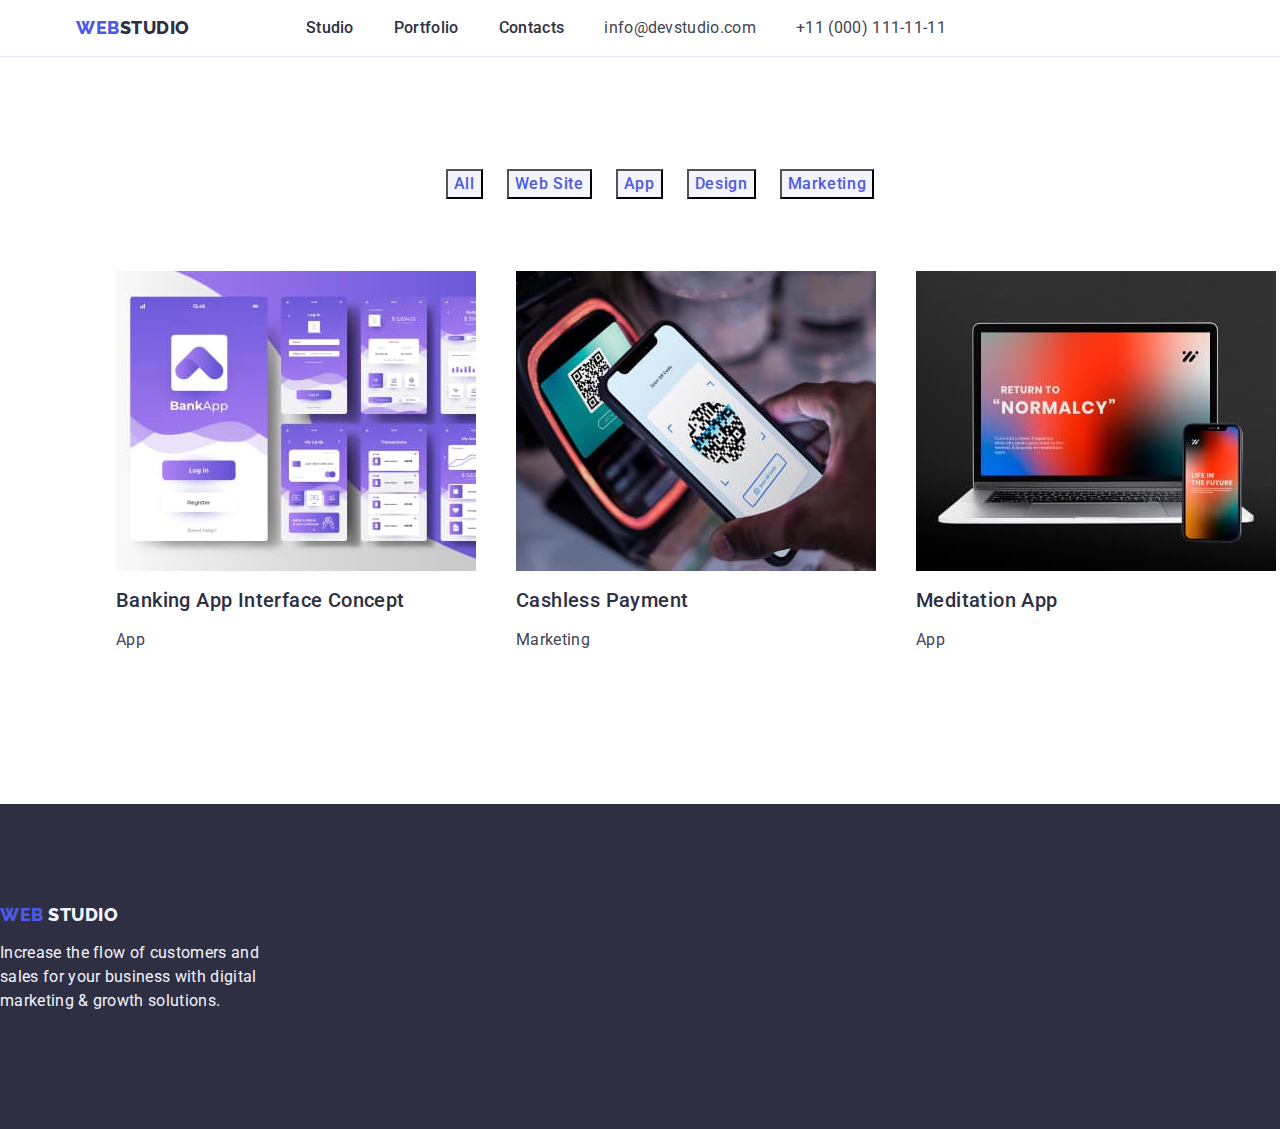
==== portfolio.html @ 14e6f3eb "corrected list" ====
<!DOCTYPE html>
<html lang="en">
  <head>
    <meta charset="UTF-8" />
    <meta name="viewport" content="width=device-width, initial-scale=1.0" />
    <title>Document</title>
    <link
      rel="stylesheet"
      href="https://cdnjs.cloudflare.com/ajax/libs/modern-normalize/1.0.0/modern-normalize.min.css"
    />
    <link rel="stylesheet" href="./css/styles.css" />
    <link rel="preconnect" href="https://fonts.googleapis.com" />
    <link rel="preconnect" href="https://fonts.gstatic.com" crossorigin />
    <link
      href="https://fonts.googleapis.com/css2?family=Raleway:wght@300&family=Roboto:wght@300&display=swap"
      rel="stylesheet"
    />
  </head>
  <body>
    <header class="portfolio-header">
      <div class="header-container container">
        <nav class="liststyle">
          <a href="./index.html" class="link-logo link">
            Web<span class="studio-logo">Studio</span>
          </a>
          <ul class="list">
            <li><a class="link-style link" href="./index.html">Studio</a></li>
            <li>
              <a class="link-style link" href="./portfolio.html">Portfolio</a>
            </li>
            <li><a class="link-style link" href="">Contacts</a></li>
          </ul>
        </nav>

        <address class="address-list">
          <ul class="list">
            <li>
              <a class="contact-color link" href="mailto:info@devstudio.com"
                >info@devstudio.com</a
              >
            </li>
            <li>
              <a class="contact-color link" href="tel:+110001111111"
                >+11 (000) 111-11-11</a
              >
            </li>
          </ul>
        </address>
      </div>
    </header>
    <main>
      <!-- section1 -->
      <section class="portfolio-section">
        <div class="container">
          <h1 class="visually-hidden">Hidden Title</h1>
          <ul class="list portfolio-list">
            <li>
              <button type="button" class="portfolio-btn">All</button>
            </li>
            <li>
              <button type="button" class="portfolio-btn">Web Site</button>
            </li>
            <li>
              <button type="button" class="portfolio-btn">App</button>
            </li>
            <li>
              <button type="button" class="portfolio-btn">Design</button>
            </li>
            <li>
              <button type="button" class="portfolio-btn">Marketing</button>
            </li>
          </ul>
          <ul class="list">
            <li>
              <a href="" class="link">
                <img
                  src="./images/portfolio-image1.jpg"
                  alt="portfolio image 1"
                  width="360"
                />
                <!-- reused section 2 header from the index.html -->
                <h2 class="section-two-header">
                  Banking App Interface Concept
                </h2>
                <p class="portfolio-paragraph">App</p>
              </a>
            </li>
            <li>
              <a href="" class="link">
                <img
                  src="./images/portfolio-image2.jpg"
                  alt="portfolio image 2"
                  width="360"
                />
                <!-- reused section 2 header from the index.html -->
                <h2 class="section-two-header">Cashless Payment</h2>
                <p class="portfolio-paragraph">Marketing</p>
              </a>
            </li>
            <li>
              <a href="" class="link">
                <img
                  src="./images/portfolio-image3.jpg"
                  alt="portfolio image 3"
                  width="360"
                />
                <!-- reused section 2 header from the index.html -->
                <h2 class="section-two-header">Meditation App</h2>
                <p class="portfolio-paragraph">App</p>
              </a>
            </li>
            <li>
              <a href="" class="link">
                <img
                  src="./images/portfolio-image4.jpg"
                  alt="portfolio image 4"
                  width="360"
                />
                <!-- reused section 2 header from the index.html -->
                <h2 class="section-two-header">Taxi Service</h2>
                <p class="portfolio-paragraph">Marketing</p>
              </a>
            </li>
            <li>
              <a href="" class="link">
                <img
                  src="./images/portfolio-image5.jpg"
                  alt="portfolio image 5"
                  width="360"
                />
                <!-- reused section 2 header from the index.html -->
                <h2 class="section-two-header">Screen Illustrations</h2>
                <p class="portfolio-paragraph">Design</p>
              </a>
            </li>
            <li>
              <a href="" class="link">
                <img
                  src="./images/portfolio-image6.jpg"
                  alt="portfolio image 6"
                  width="360"
                />
                <!-- reused section 2 header from the index.html -->
                <h2 class="section-two-header">Online Courses</h2>
                <p class="portfolio-paragraph">Marketing</p>
              </a>
            </li>
            <li>
              <a href="" class="link">
                <img
                  src="./images/portfolio-image7.jpg"
                  alt="portfolio image 7"
                  width="360"
                />
                <!-- reused section 2 header from the index.html -->
                <h2 class="section-two-header">Instagram Stories Concept</h2>
                <p class="portfolio-paragraph">Design</p>
              </a>
            </li>
            <li>
              <a href="" class="link">
                <img
                  src="./images/portfolio-image8.jpg"
                  alt="portfolio image 8"
                  width="360"
                />
                <!-- reused section 2 header from the index.html -->
                <h2 class="section-two-header">Organic Food</h2>
                <p class="portfolio-paragraph">Web Site</p>
              </a>
            </li>
            <li>
              <a href="" class="link">
                <img
                  src="./images/portfolio-image9.jpg"
                  alt="portfolio image 9"
                  width="360"
                />
                <!-- reused section 2 header from the index.html -->
                <h2 class="section-two-header">Fresh Coffee</h2>
                <p class="portfolio-paragraph">Web Site</p>
              </a>
            </li>
          </ul>
        </div>
      </section>
    </main>
    <!-- footer -->
    <footer class="page-footer">
      <a href="./index.html" class="link-logo link">
        Web
        <span class="studio-footer-logo">Studio </span>
      </a>
      <p class="footer-paragraph">
        Increase the flow of customers and sales for your business with digital
        marketing & growth solutions.
      </p>
    </footer>
  </body>
</html>
---- css/styles.css ----
:root {
  --main-bg-color: #ffffff;
  --text-color: #404bbf;
}

/* start of header classes */
body {
  font-family: 'Roboto', sans-serif;
  color: #434455;
  background-color: #ffffff;
}

.link-logo {
  font-family: 'Raleway', sans-serif;
  font-weight: 800;
  font-size: 18px;
  line-height: 1.17;
  letter-spacing: 0.03em;
  text-transform: uppercase;
  color: #4d5ae5;
}

.link {
  text-decoration: none;
}

.studio-logo {
  color: #2e2f42;
}

.list {
  list-style: none;
}

.link-style {
  font-weight: 500;
  line-height: 1.5;
  letter-spacing: 0.02em;
  color: #2e2f42;
}

.link-style:hover {
  color: #404bbf;
}

.link-style:focus {
  color: #404bbf;
}

.address-list {
  font-style: normal;
}

.contact-color {
  line-height: 1.5;
  letter-spacing: 0.02em;
  color: #434455;
}

.contact-color:hover {
  color: #404bbf;
}

.contact-color:focus {
  color: #404bbf;
}

/*  end of header classes  */

/* start of section 1 classes */

.section-title {
  background-color: #2e2f42;
}

.header-title {
  font-size: 56px;
  line-height: 1.07;
  text-align: center;
  letter-spacing: 0.02em;
  color: #ffffff;
}

.btn {
  background-color: #4d5ae5;
  font-family: 'Roboto', sans-serif;
  font-weight: 500;
  font-size: 16px;
  line-height: 1.5;
  letter-spacing: 0.04em;
  color: #ffffff;
}

.btn:hover {
  background-color: #404bbf;
}

.btn:focus {
  background-color: #404bbf;
}

.btn {
  cursor: pointer;
}
/* end of section 1 classes */

/* start of section 2 classes */

.section-two-header {
  font-weight: 500;
  font-size: 20px;
  line-height: 1.2;
  letter-spacing: 0.02em;
  color: #2e2f42;
}

.section-two-paragraph {
  line-height: 1.5;
  letter-spacing: 0.02em;
  color: #434455;
}
/* end of section 2 classes */

/* start of section 3 classes */

.section-three-header {
  font-size: 36px;
  line-height: 1.11;
  text-align: center;
  text-transform: capitalize;
  color: #2e2f42;
}

/* end of section 3 classes */

/* start of section 4 classes */

.section-four {
  background-color: #f4f4fd;
}

.section-four-header {
  font-size: 36px;
  line-height: 1.11;
  text-align: center;
  letter-spacing: 0.02em;
  text-transform: capitalize;
  color: #2e2f42;
}

.section-four-list {
  background-color: #ffffff;
}
/* end of section 4 classes */

/* start of footer */

.page-footer {
  background-color: #2e2f42;
}

.studio-footer-logo {
  color: #f4f4fd;
}

.footer-paragraph {
  line-height: 1.5;
  color: #f4f4fd;
  letter-spacing: 0.02em;
}

/* end of footer classes */

/* start of portfolio classes */

.portfolio-btn {
  font-family: 'Roboto', sans-serif;
  font-weight: 500;
  font-size: 16px;
  line-height: 1.5;
  letter-spacing: 0.04em;
  color: #4d5ae5;
  background-color: #f4f4fd;
}

.portfolio-btn:hover {
  color: #ffffff;
  background-color: #404bbf;
}

.portfolio-btn:focus {
  color: #ffffff;
  background-color: #404bbf;
}

.portfolio-btn {
  cursor: pointer;
}

.section-two-header {
  font-weight: 500;
  font-size: 20px;
  line-height: 1.2;
  letter-spacing: 0.02em;
  color: #2e2f42;
}

.portfolio-paragraph {
  font-size: 16px;
  line-height: 1.5;
  letter-spacing: 0.02em;
  color: #434455;
}

/* end of portfolio classes */

/* start of homework 3 positioning */

img {
  display: block;
}

/* start of header positioning */

.index-header {
  border-bottom: 1px solid #e7e9fc;
}

.header-container {
  display: flex;
}

.container {
  width: 1158px;
  margin: 0 auto;
  padding: 0 15px 0 15px;
}

.liststyle {
  display: flex;
  align-items: center;
}

.link-logo {
  margin-right: 76px;
}

.list {
  display: flex;
  gap: 40px;
}

.link-style {
  padding: 24px 0 24px;
  gap: 40px;
}
/* end of header positioning */

/* start of section 1 positioning */

.section-title {
  padding: 188px 0 188px;
}

.header-title {
  max-width: 496px;
}

.btn {
  display: block;
  min-width: 169px;
  height: 56px;
  border: none;
  border-radius: 4px;
}

/* end of section 1 positioning */

/* start of section 2 positioning */

.section-two-title {
  padding: 120px 0 120px;
}

.visually-hidden {
  position: absolute;
  width: 1px;
  height: 1px;
  margin: -1px;
  border: 0;
  padding: 0;

  white-space: nowrap;
  clip-path: inset(100%);
  clip: rect(0 0 0 0);
  overflow: hidden;
}

.section-two-list {
  gap: 24px;
}

.list-card {
  width: calc((100% - 72px) / 4);
}

.section-two-header {
  margin-bottom: 8px;
}

/* end for section 2 positioning */

/* start of section 3 positioning */

.section-three-title {
  padding-bottom: 120px;
}

.section-three-header {
  margin-bottom: 72px;
}

.list-third {
  display: flex;
  gap: 24px;
}

/* end of section 3 positioning */

/* start of section 4 positioning */

.section-four {
  padding: 120px 0 120px;
}

.section-four-header {
  margin-bottom: 72px;
}

.list-four {
  gap: 24px;
}

.section-four-list {
  border-radius: 0px 0px 4px 4px;
}

.container-four {
  padding: 32px 0 32px;
}

.header-section {
  text-align: center;
}

.section-four-paragraph {
  text-align: center;
}

/* end of section 4 positioning */

/* start of footer positioning */

.page-footer {
  padding: 100px 0 100px;
}

.footer-link {
  display: inline-block;
  margin-bottom: 16px;
}

.footer-paragraph {
  max-width: 264px;
}

/* end of footer positioning */

/* start of porfolio header positioning */

.portfolio-header {
  border-bottom: 1px solid #e7e9fc;
}

.header-container {
  display: flex;
}

/* end of portfolio herader positioning */

/* start of portfolio main page  positioning*/

.portfolio-section {
  padding: 96px 0 120px 0;
}

.portfolio-list {
  justify-content: center;
  gap: 24px;
  margin-bottom: 72px;
}
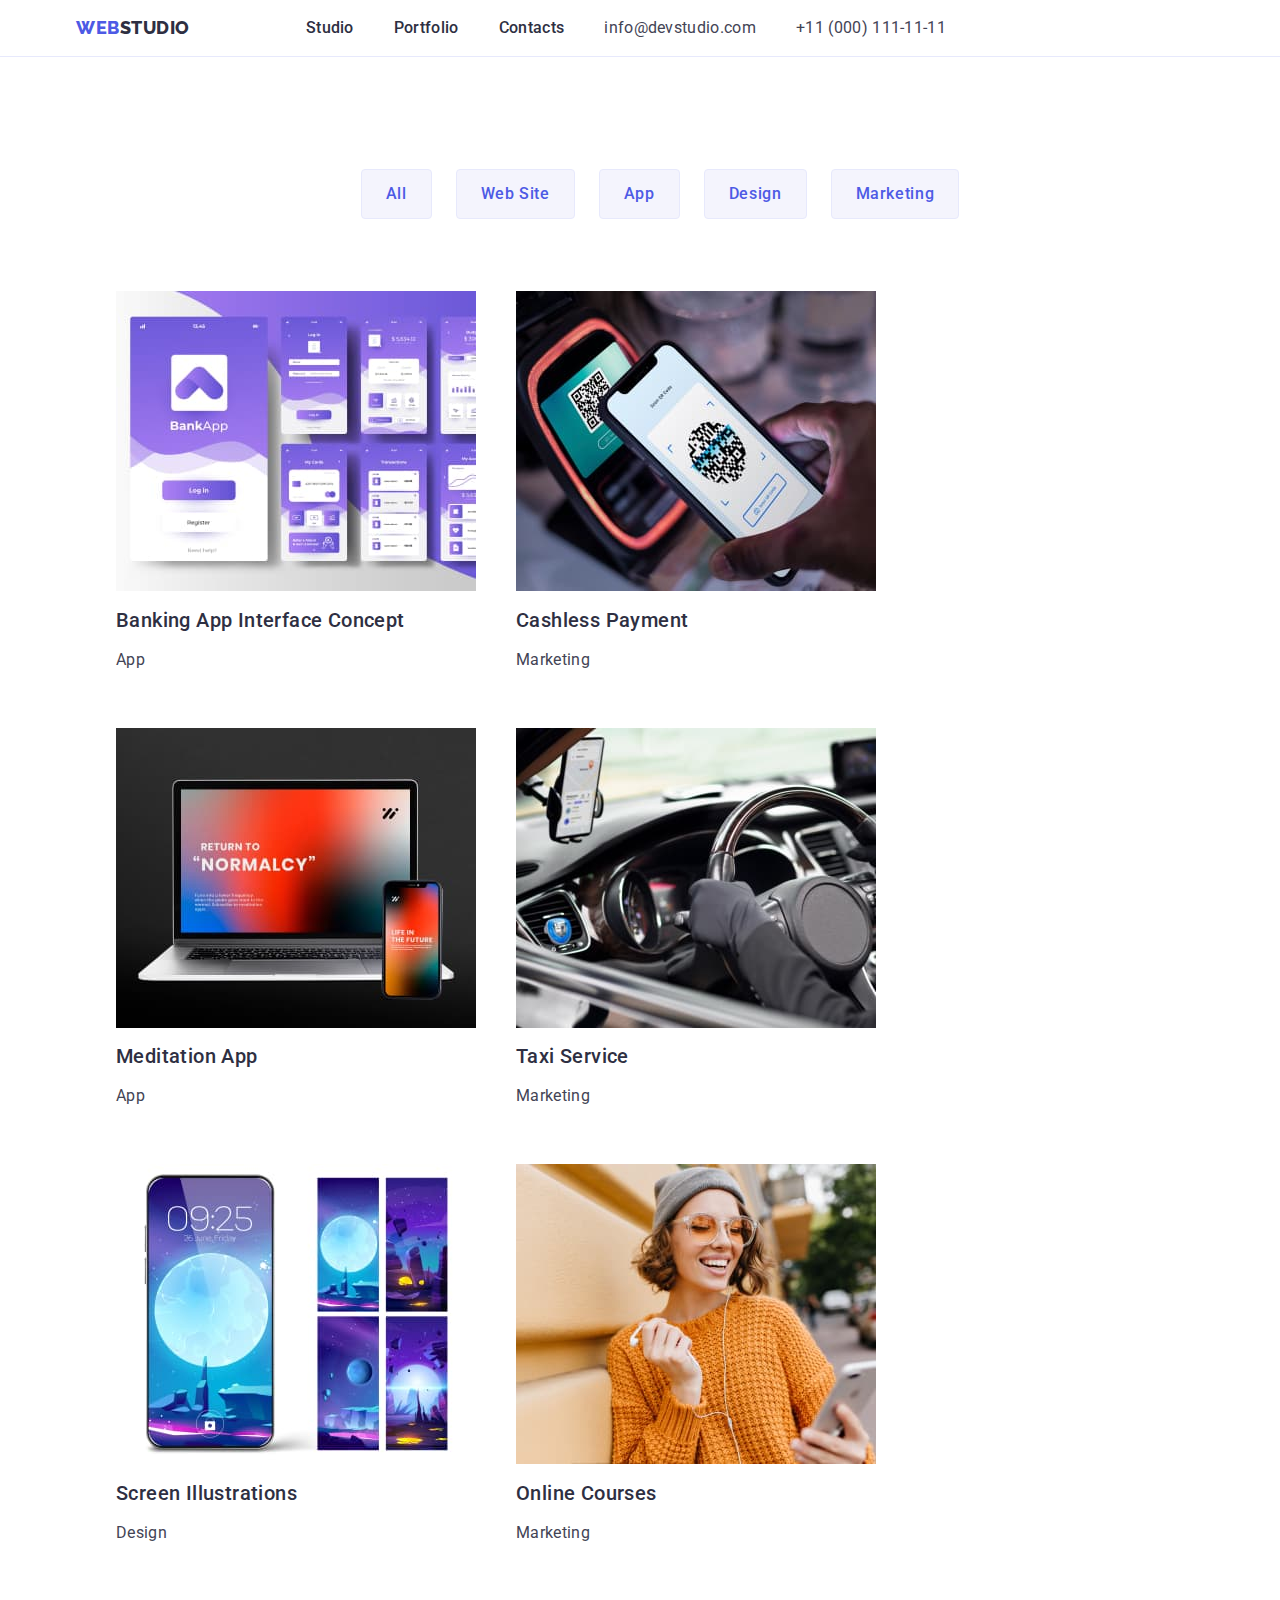
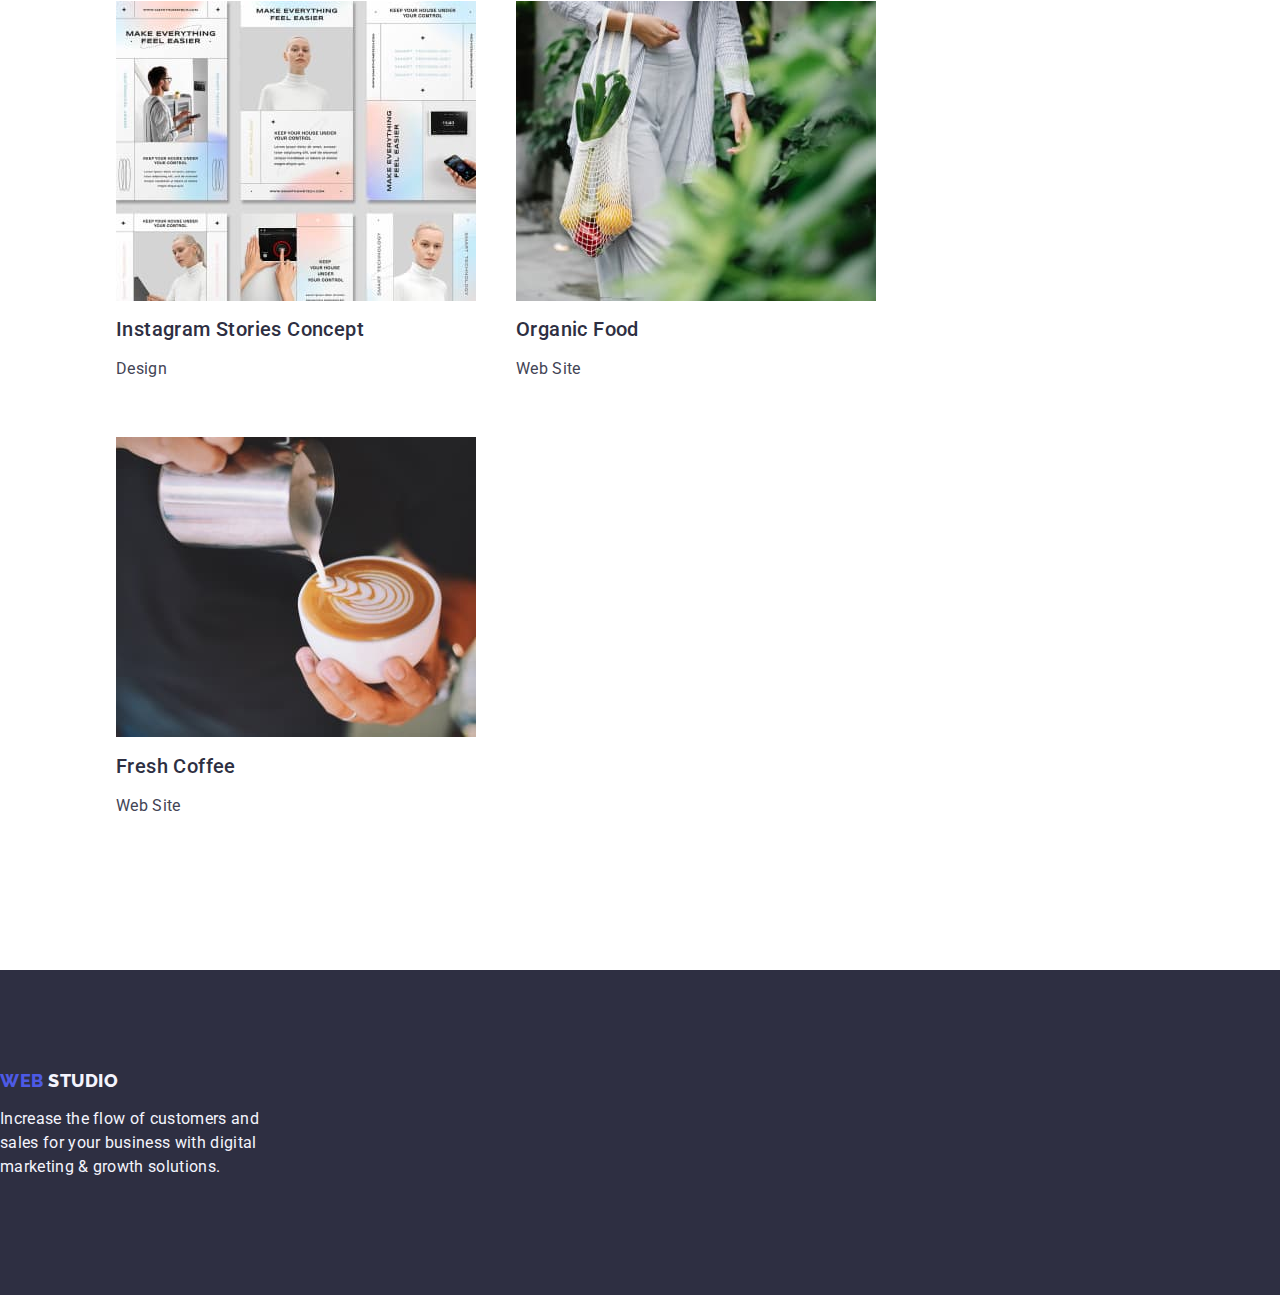
==== commit 9ada2aba: "test" ====
--- a/portfolio.html
+++ b/portfolio.html
@@ -70,8 +70,8 @@
               <button type="button" class="portfolio-btn">Marketing</button>
             </li>
           </ul>
-          <ul class="list">
-            <li>
+          <ul class="list portfolio-second-list">
+            <li class="portfolio-images-list">
               <a href="" class="link">
                 <img
                   src="./images/portfolio-image1.jpg"
--- a/css/styles.css
+++ b/css/styles.css
@@ -399,3 +399,23 @@
   gap: 24px;
   margin-bottom: 72px;
 }
+
+.portfolio-btn {
+  padding: 12px 24px 12px;
+  border: 1px solid #e7e9fc;
+  border-radius: 4px;
+}
+
+.portfolio-btn:hover {
+  border: 1px solid transparent;
+}
+
+.portfolio-btn:focus {
+  border: 1px solid transparent;
+}
+
+.portfolio-second-list {
+  flex-wrap: wrap;
+  column-gap: 24;
+  row-gap: 48;
+}
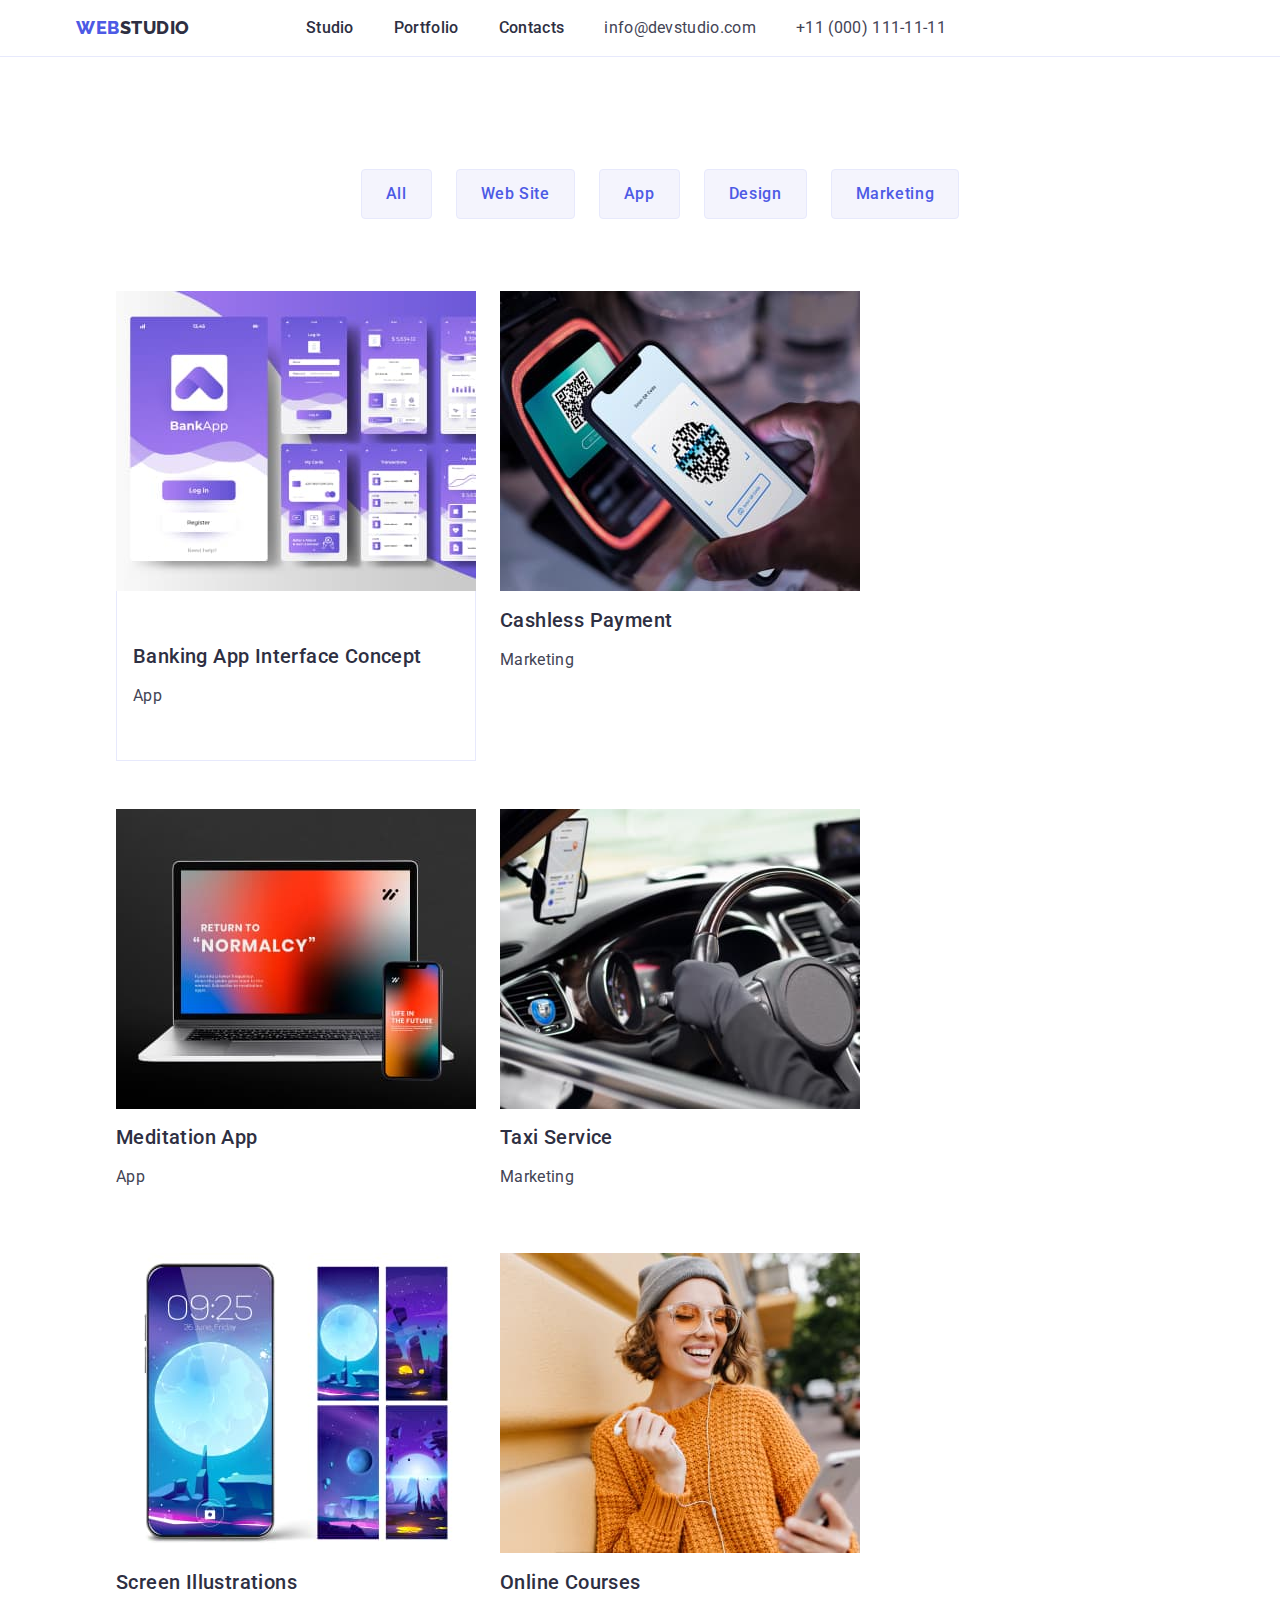
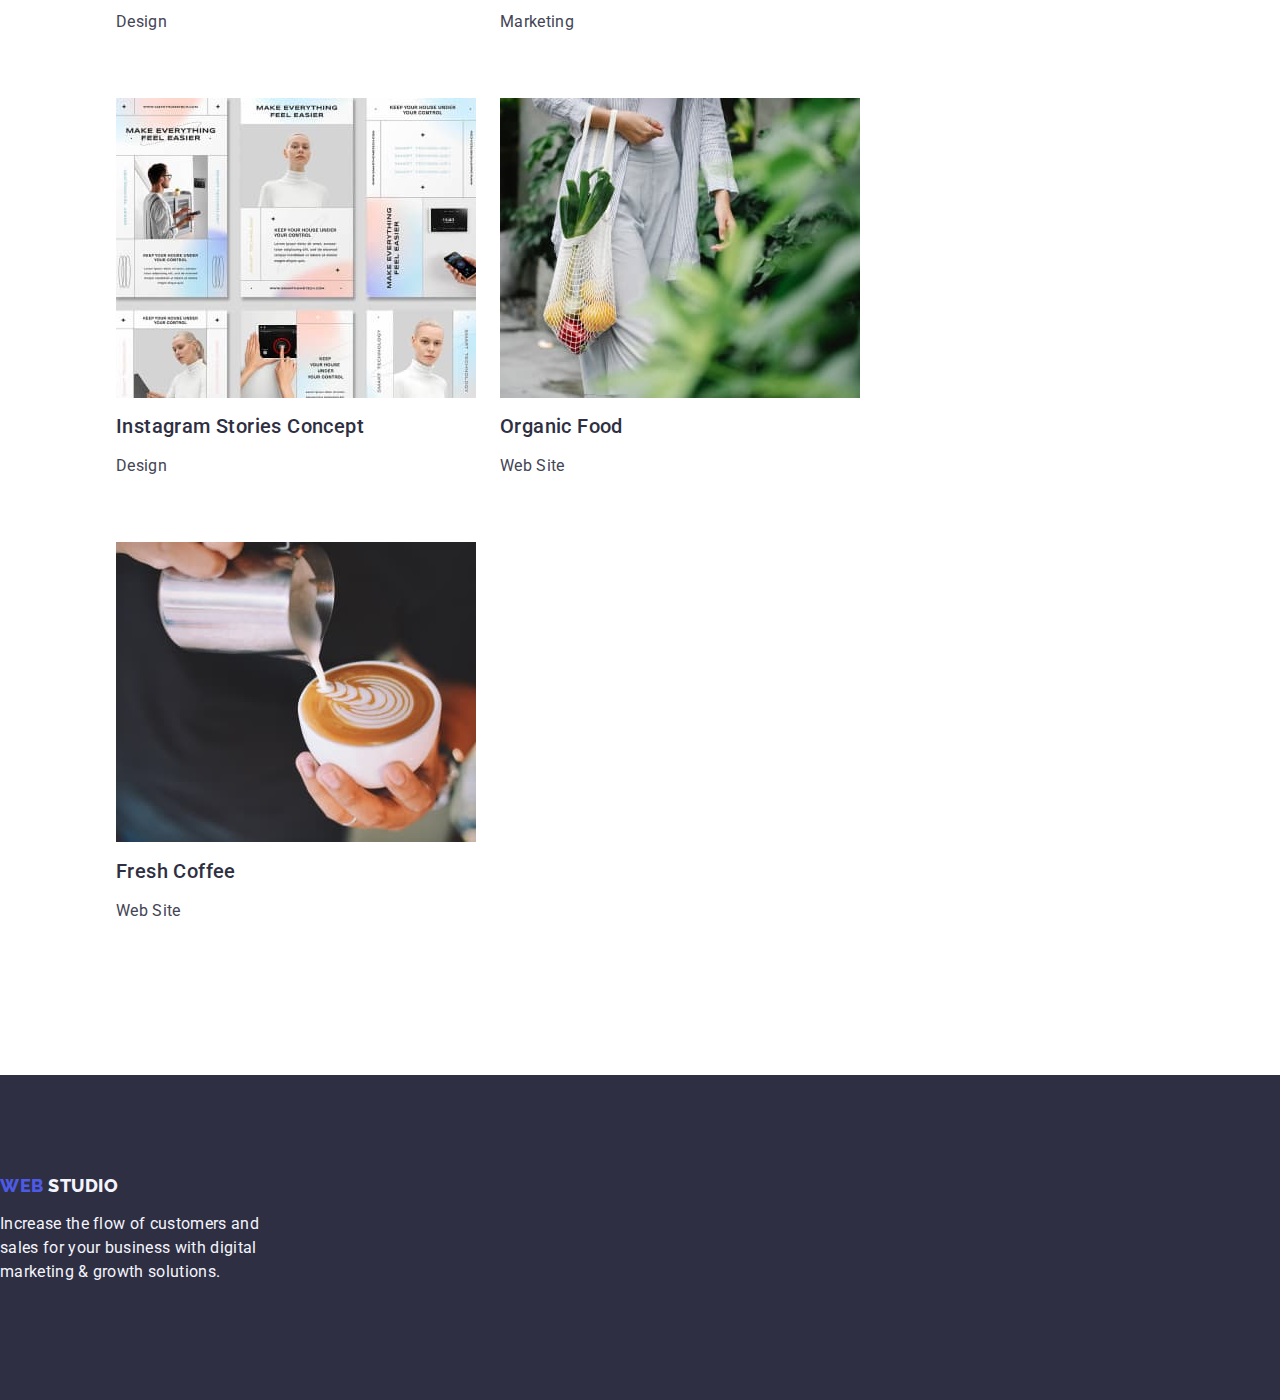
==== commit 4f997910: "test" ====
--- a/portfolio.html
+++ b/portfolio.html
@@ -71,18 +71,20 @@
             </li>
           </ul>
           <ul class="list portfolio-second-list">
-            <li class="portfolio-images-list">
+            <li>
               <a href="" class="link">
                 <img
                   src="./images/portfolio-image1.jpg"
                   alt="portfolio image 1"
                   width="360"
                 />
-                <!-- reused section 2 header from the index.html -->
-                <h2 class="section-two-header">
-                  Banking App Interface Concept
-                </h2>
-                <p class="portfolio-paragraph">App</p>
+                <div class="portfolio-container">
+                  <!-- reused section 2 header from the index.html -->
+                  <h2 class="section-two-header">
+                    Banking App Interface Concept
+                  </h2>
+                  <p class="portfolio-paragraph">App</p>
+                </div>
               </a>
             </li>
             <li>
--- a/css/styles.css
+++ b/css/styles.css
@@ -416,6 +416,12 @@
 
 .portfolio-second-list {
   flex-wrap: wrap;
-  column-gap: 24;
-  row-gap: 48;
-}
+  column-gap: 24px;
+  row-gap: 48px;
+}
+
+.portfolio-container {
+  padding: 36px 16px;
+  border: 1px solid #e7e9fc;
+  border-top: none;
+}
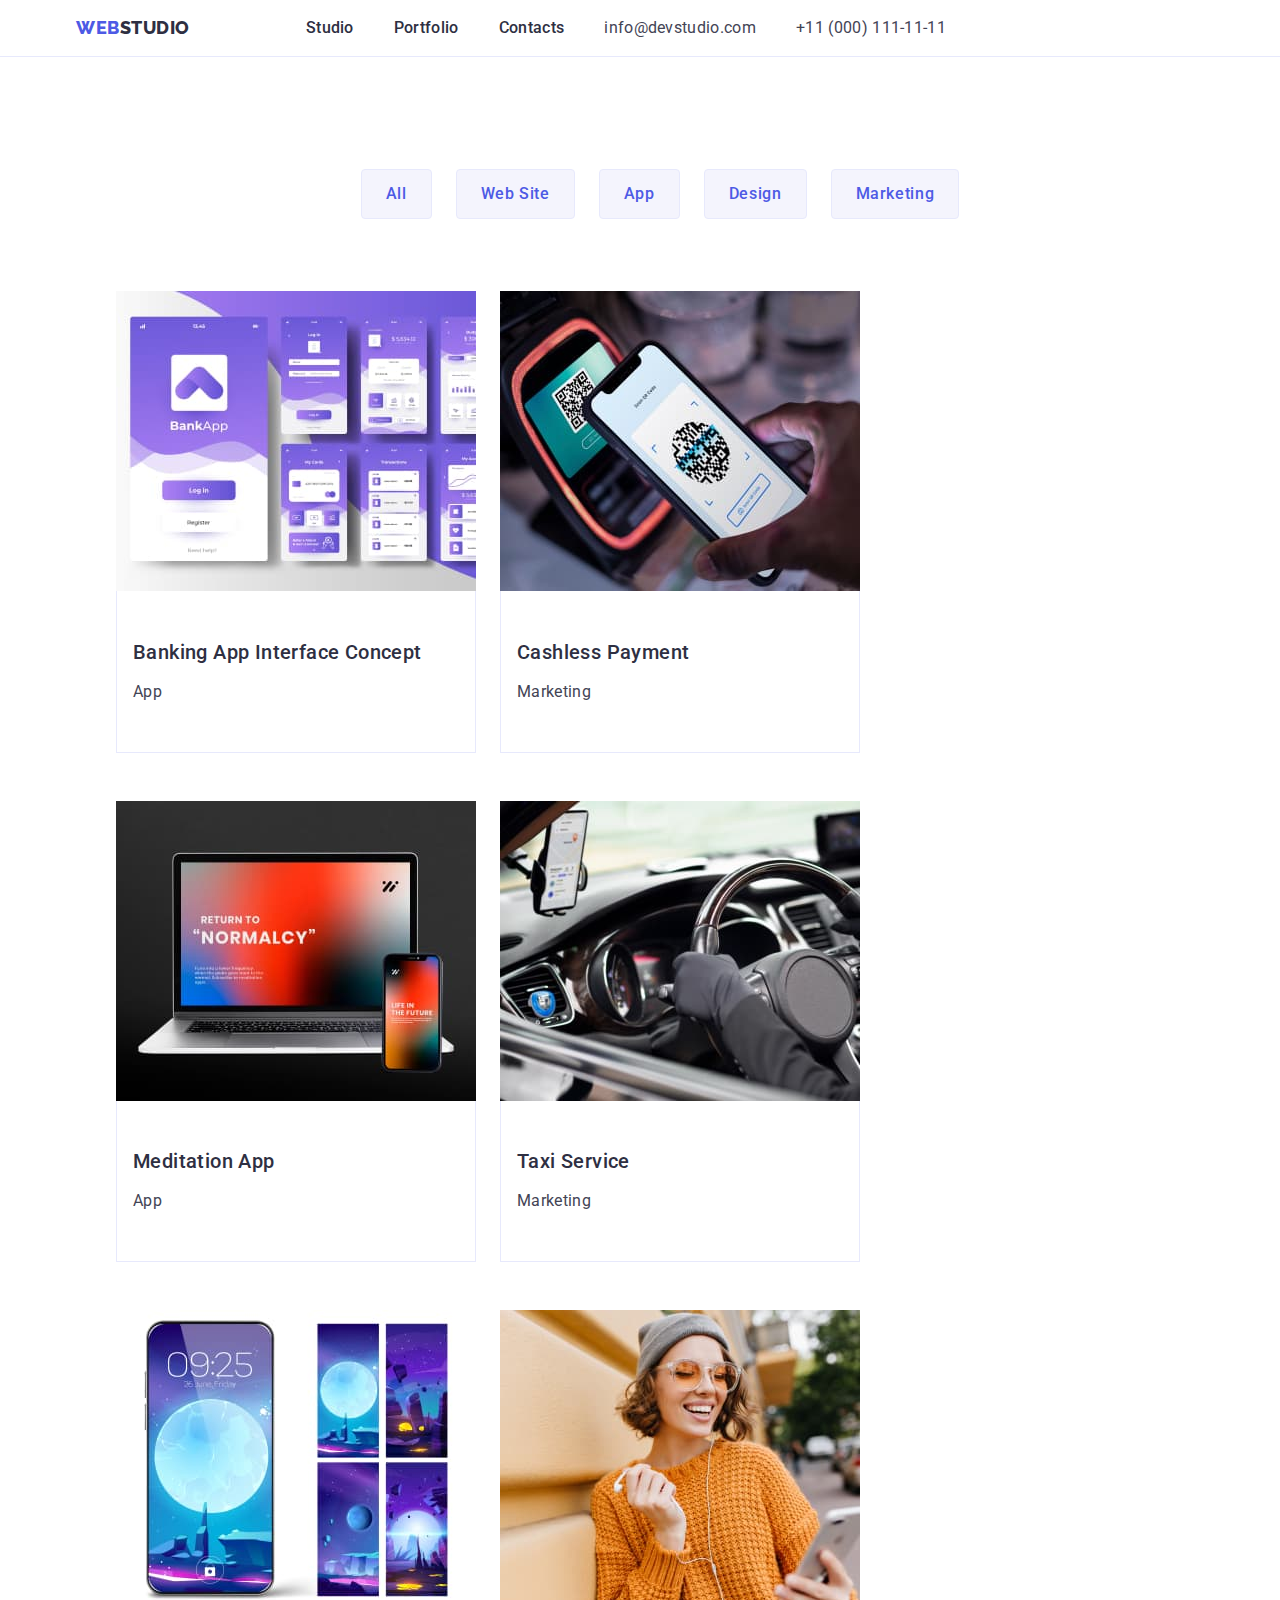
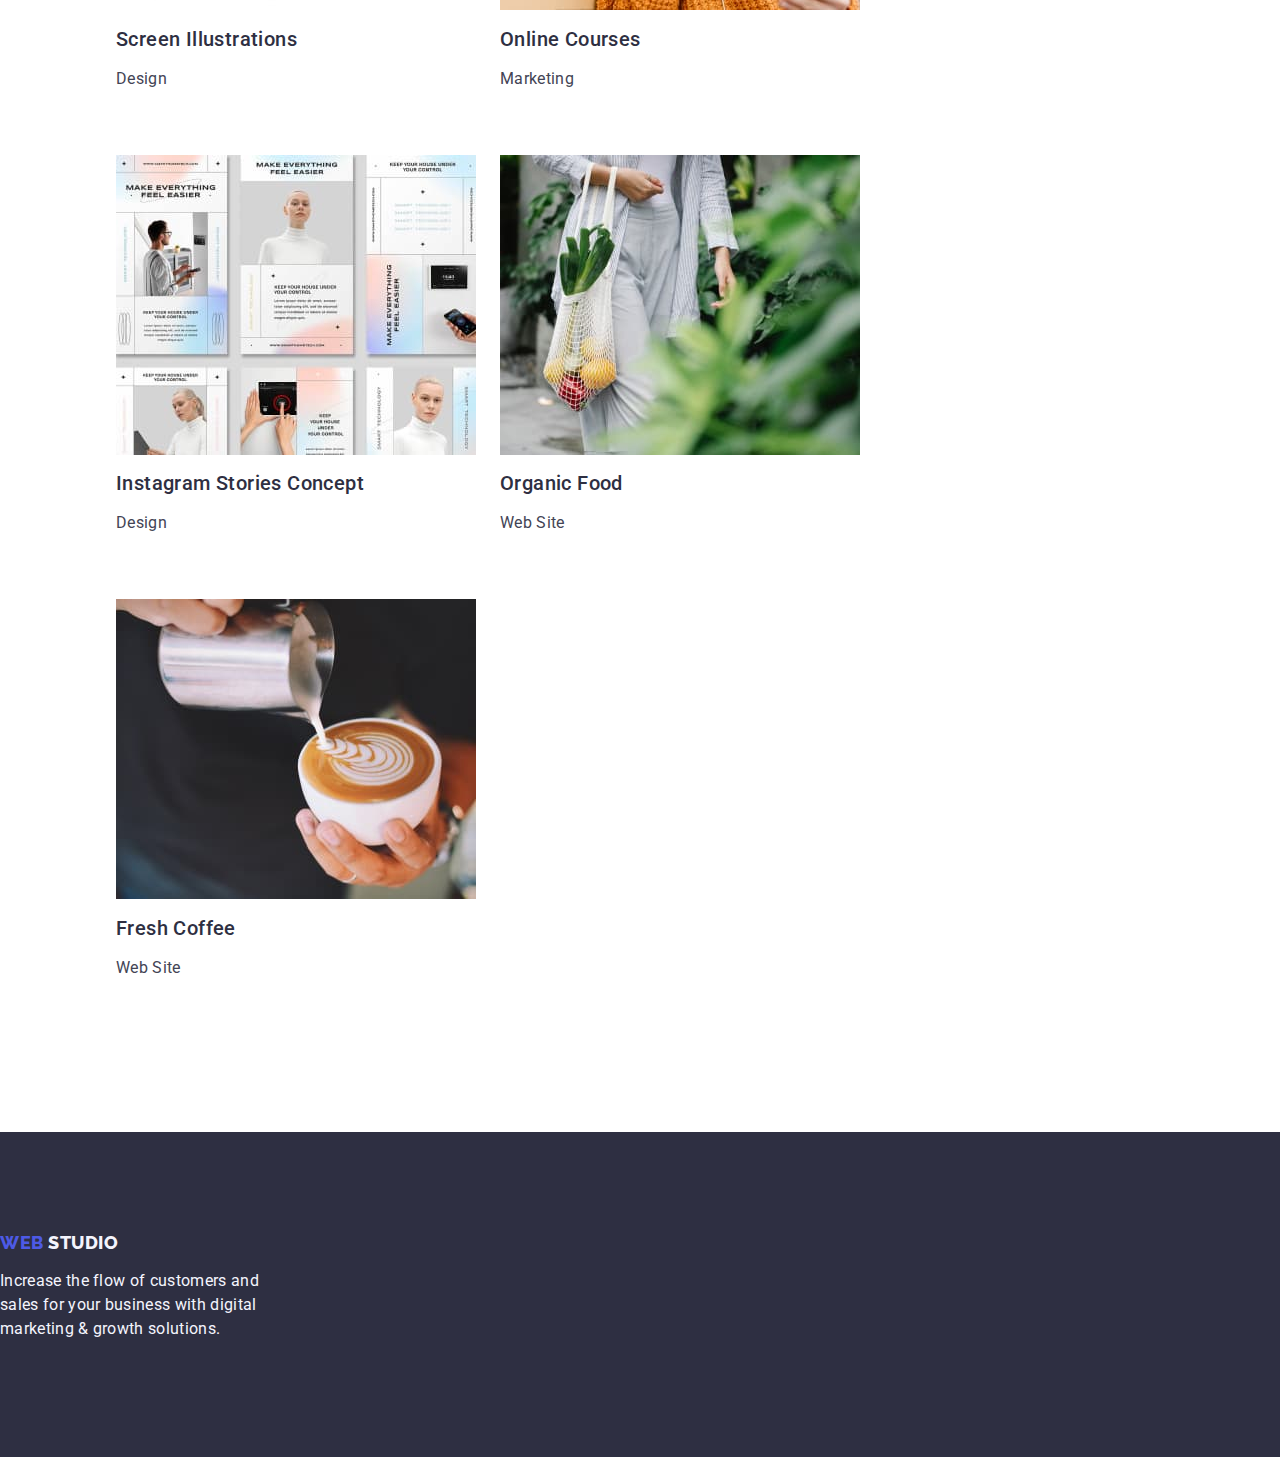
==== commit 80e9c1be: "test" ====
--- a/portfolio.html
+++ b/portfolio.html
@@ -71,7 +71,7 @@
             </li>
           </ul>
           <ul class="list portfolio-second-list">
-            <li>
+            <li class="portfolio-second-list">
               <a href="" class="link">
                 <img
                   src="./images/portfolio-image1.jpg"
@@ -87,40 +87,46 @@
                 </div>
               </a>
             </li>
-            <li>
+            <li class="portfolio-second-list">
               <a href="" class="link">
                 <img
                   src="./images/portfolio-image2.jpg"
                   alt="portfolio image 2"
                   width="360"
                 />
-                <!-- reused section 2 header from the index.html -->
-                <h2 class="section-two-header">Cashless Payment</h2>
-                <p class="portfolio-paragraph">Marketing</p>
-              </a>
-            </li>
-            <li>
+                <div class="portfolio-container">
+                  <!-- reused section 2 header from the index.html -->
+                  <h2 class="section-two-header">Cashless Payment</h2>
+                  <p class="portfolio-paragraph">Marketing</p>
+                </div>
+              </a>
+            </li>
+            <li classs="portfolio-second-list">
               <a href="" class="link">
                 <img
                   src="./images/portfolio-image3.jpg"
                   alt="portfolio image 3"
                   width="360"
                 />
-                <!-- reused section 2 header from the index.html -->
-                <h2 class="section-two-header">Meditation App</h2>
-                <p class="portfolio-paragraph">App</p>
-              </a>
-            </li>
-            <li>
+                <div class="portfolio-container">
+                  <!-- reused section 2 header from the index.html -->
+                  <h2 class="section-two-header">Meditation App</h2>
+                  <p class="portfolio-paragraph">App</p>
+                </div>
+              </a>
+            </li>
+            <li classs="portfolio-second-list">
               <a href="" class="link">
                 <img
                   src="./images/portfolio-image4.jpg"
                   alt="portfolio image 4"
                   width="360"
                 />
-                <!-- reused section 2 header from the index.html -->
-                <h2 class="section-two-header">Taxi Service</h2>
-                <p class="portfolio-paragraph">Marketing</p>
+                <div class="portfolio-container">
+                  <!-- reused section 2 header from the index.html -->
+                  <h2 class="section-two-header">Taxi Service</h2>
+                  <p class="portfolio-paragraph">Marketing</p>
+                </div>
               </a>
             </li>
             <li>
--- a/css/styles.css
+++ b/css/styles.css
@@ -421,7 +421,7 @@
 }
 
 .portfolio-container {
-  padding: 36px 16px;
+  padding: 32px 16px;
   border: 1px solid #e7e9fc;
   border-top: none;
 }
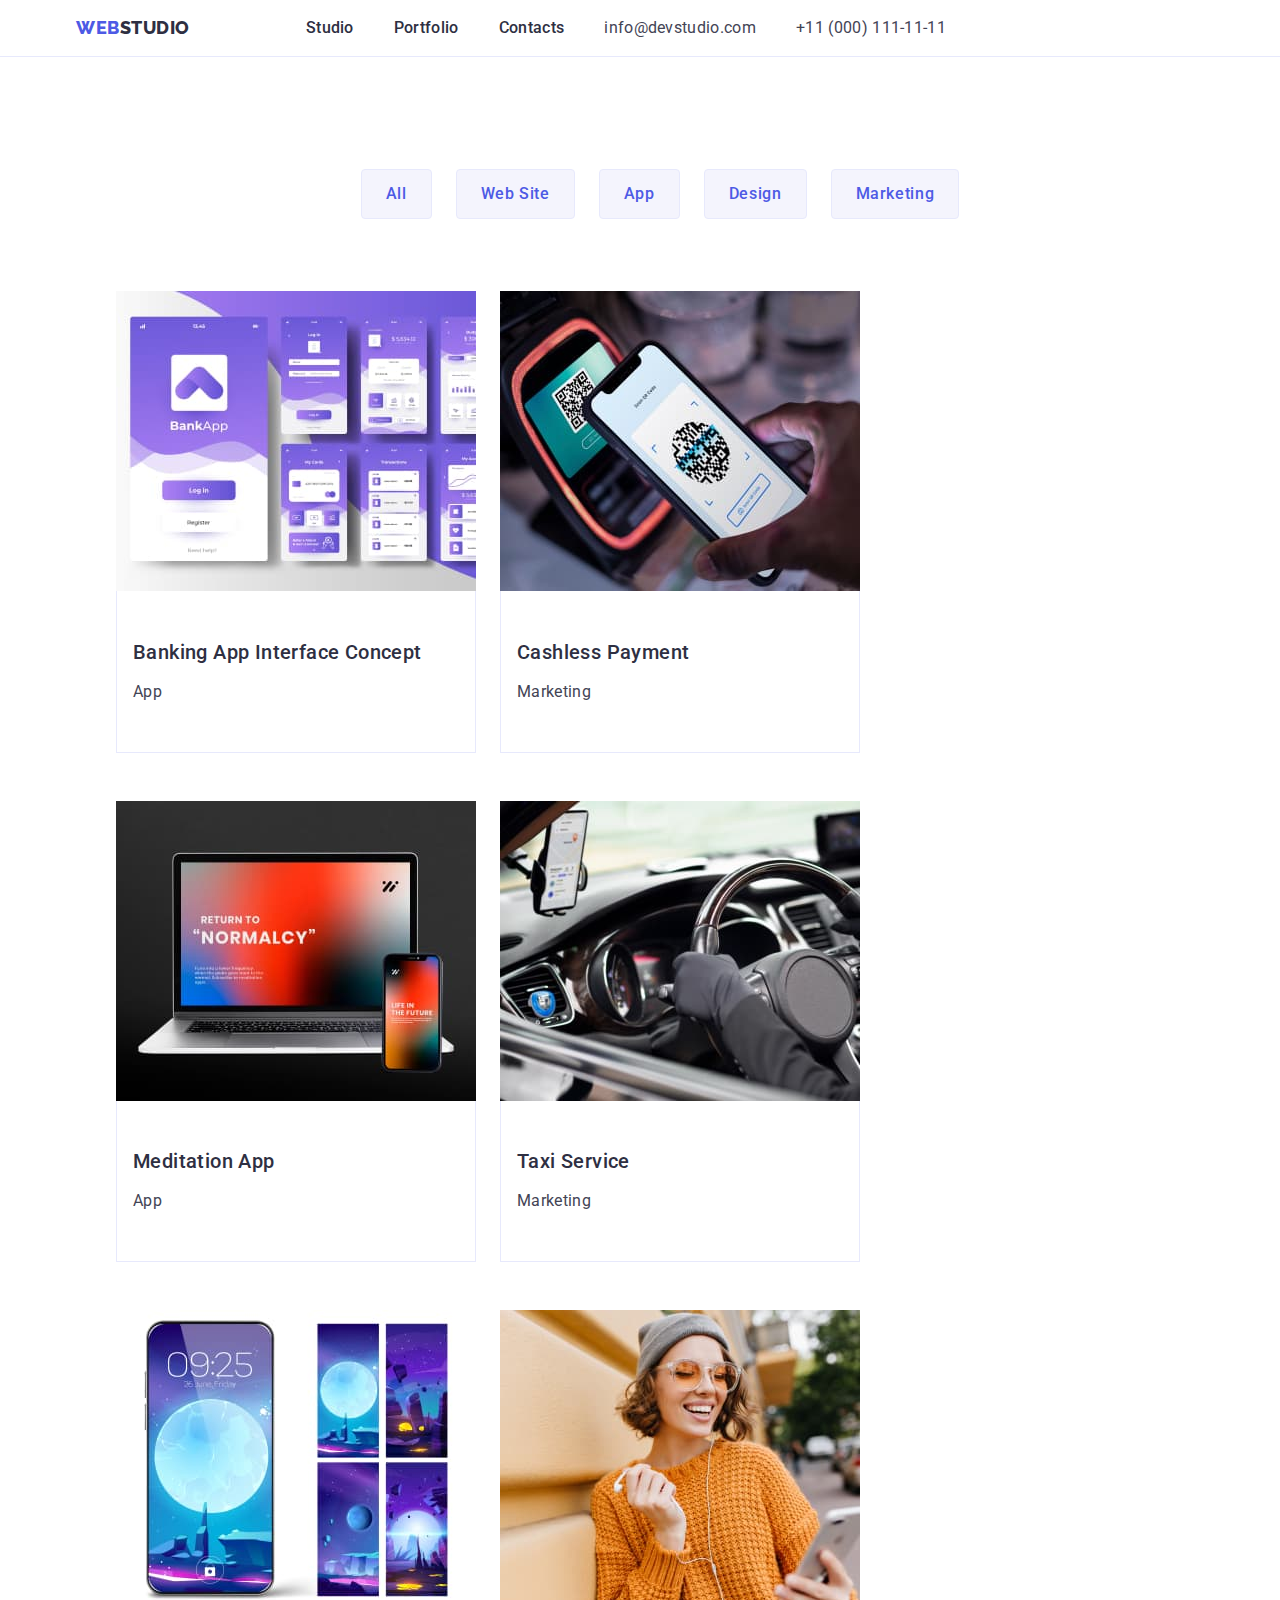
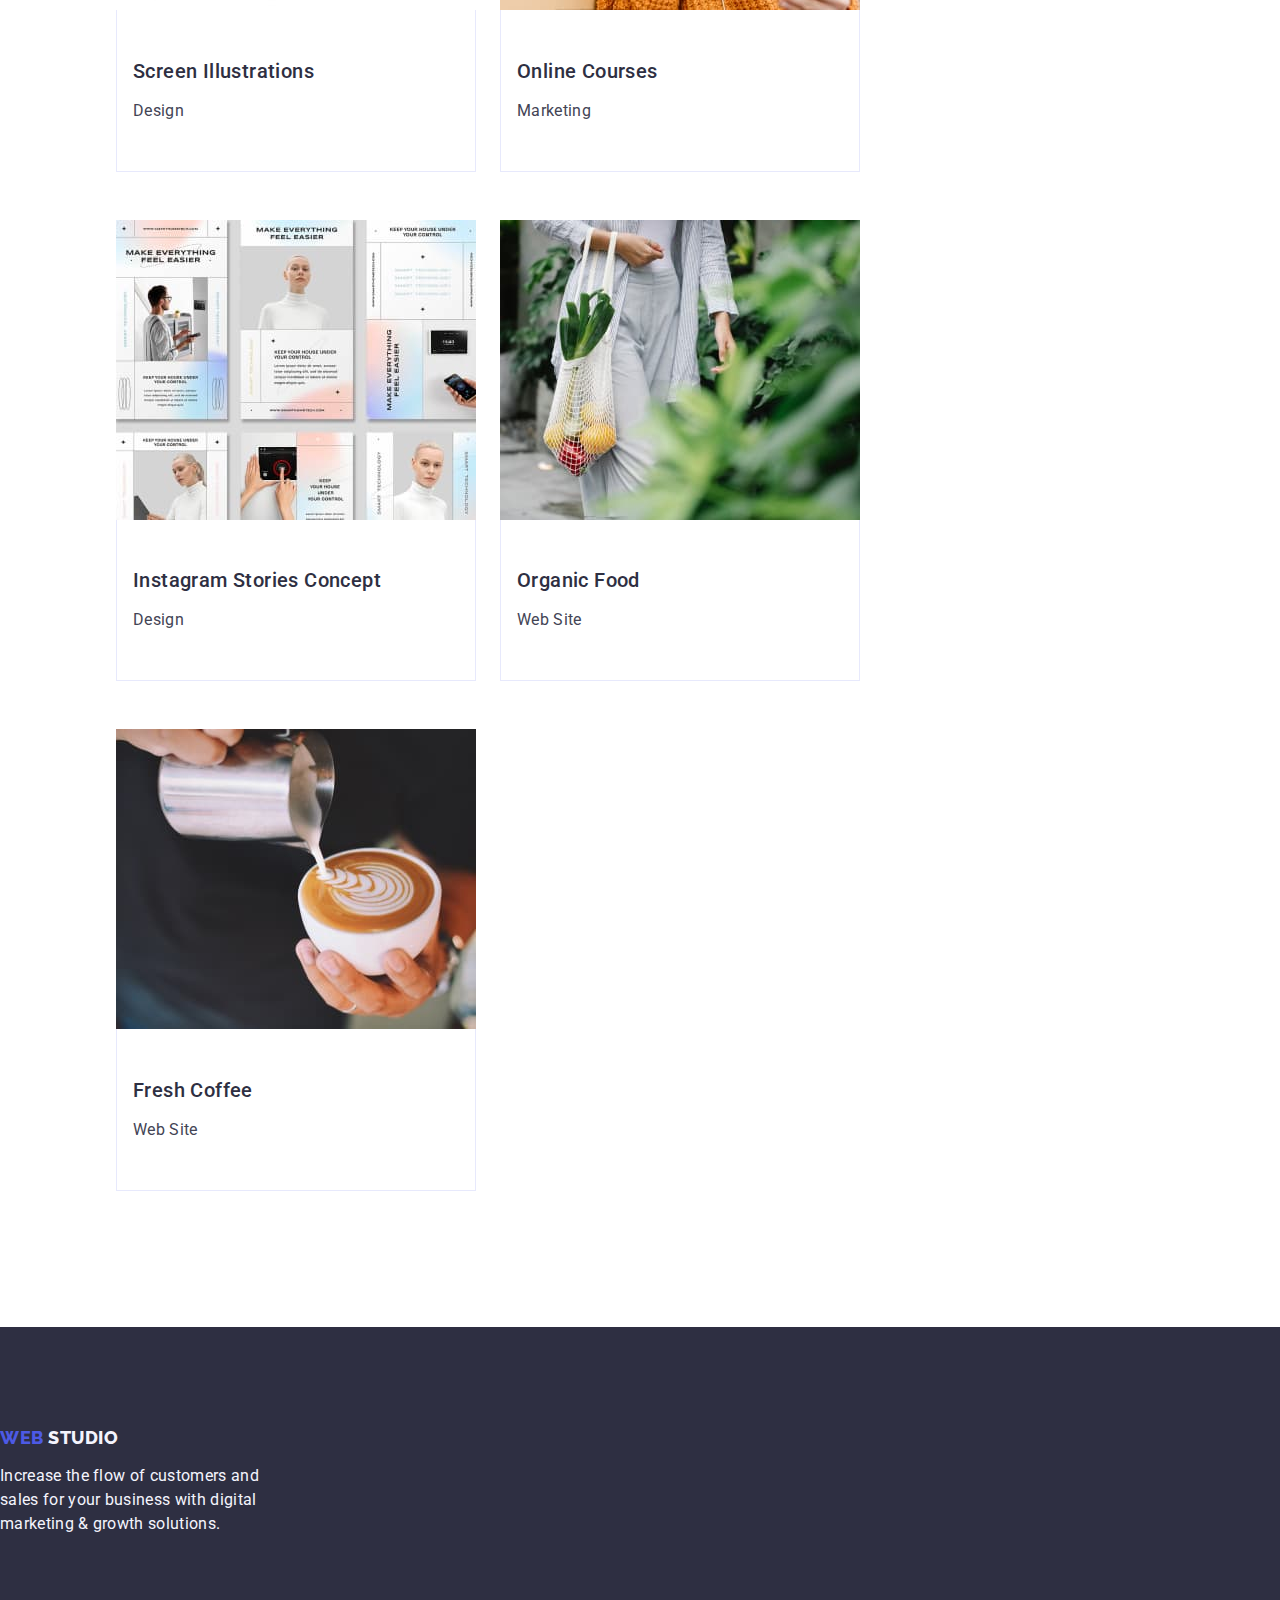
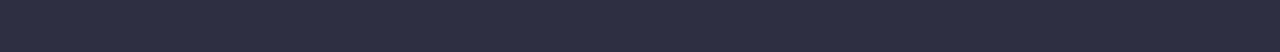
==== commit 7fa0d7cc: "test" ====
--- a/portfolio.html
+++ b/portfolio.html
@@ -101,7 +101,7 @@
                 </div>
               </a>
             </li>
-            <li classs="portfolio-second-list">
+            <li class="portfolio-second-list">
               <a href="" class="link">
                 <img
                   src="./images/portfolio-image3.jpg"
@@ -115,7 +115,7 @@
                 </div>
               </a>
             </li>
-            <li classs="portfolio-second-list">
+            <li class="portfolio-second-list">
               <a href="" class="link">
                 <img
                   src="./images/portfolio-image4.jpg"
@@ -129,64 +129,74 @@
                 </div>
               </a>
             </li>
-            <li>
+            <li class="portfolio-second-list">
               <a href="" class="link">
                 <img
                   src="./images/portfolio-image5.jpg"
                   alt="portfolio image 5"
                   width="360"
                 />
-                <!-- reused section 2 header from the index.html -->
-                <h2 class="section-two-header">Screen Illustrations</h2>
-                <p class="portfolio-paragraph">Design</p>
-              </a>
-            </li>
-            <li>
+                <div class="portfolio-container">
+                  <!-- reused section 2 header from the index.html -->
+                  <h2 class="section-two-header">Screen Illustrations</h2>
+                  <p class="portfolio-paragraph">Design</p>
+                </div>
+              </a>
+            </li>
+            <li class="portfolio-second-list">
               <a href="" class="link">
                 <img
                   src="./images/portfolio-image6.jpg"
                   alt="portfolio image 6"
                   width="360"
                 />
-                <!-- reused section 2 header from the index.html -->
-                <h2 class="section-two-header">Online Courses</h2>
-                <p class="portfolio-paragraph">Marketing</p>
-              </a>
-            </li>
-            <li>
+                <div class="portfolio-container">
+                  <!-- reused section 2 header from the index.html -->
+                  <h2 class="section-two-header">Online Courses</h2>
+                  <p class="portfolio-paragraph">Marketing</p>
+                </div>
+              </a>
+            </li>
+            <li class="portfolio-second-list">
               <a href="" class="link">
                 <img
                   src="./images/portfolio-image7.jpg"
                   alt="portfolio image 7"
                   width="360"
                 />
-                <!-- reused section 2 header from the index.html -->
-                <h2 class="section-two-header">Instagram Stories Concept</h2>
-                <p class="portfolio-paragraph">Design</p>
-              </a>
-            </li>
-            <li>
+                <div class="portfolio-container">
+                  <!-- reused section 2 header from the index.html -->
+                  <h2 class="section-two-header">Instagram Stories Concept</h2>
+                  <p class="portfolio-paragraph">Design</p>
+                </div>
+              </a>
+            </li>
+            <li class="portfolio-second-list">
               <a href="" class="link">
                 <img
                   src="./images/portfolio-image8.jpg"
                   alt="portfolio image 8"
                   width="360"
                 />
-                <!-- reused section 2 header from the index.html -->
-                <h2 class="section-two-header">Organic Food</h2>
-                <p class="portfolio-paragraph">Web Site</p>
-              </a>
-            </li>
-            <li>
+                <div class="portfolio-container">
+                  <!-- reused section 2 header from the index.html -->
+                  <h2 class="section-two-header">Organic Food</h2>
+                  <p class="portfolio-paragraph">Web Site</p>
+                </div>
+              </a>
+            </li>
+            <li class="portfolio-second-list">
               <a href="" class="link">
                 <img
                   src="./images/portfolio-image9.jpg"
                   alt="portfolio image 9"
                   width="360"
                 />
-                <!-- reused section 2 header from the index.html -->
-                <h2 class="section-two-header">Fresh Coffee</h2>
-                <p class="portfolio-paragraph">Web Site</p>
+                <div class="portfolio-container">
+                  <!-- reused section 2 header from the index.html -->
+                  <h2 class="section-two-header">Fresh Coffee</h2>
+                  <p class="portfolio-paragraph">Web Site</p>
+                </div>
               </a>
             </li>
           </ul>
